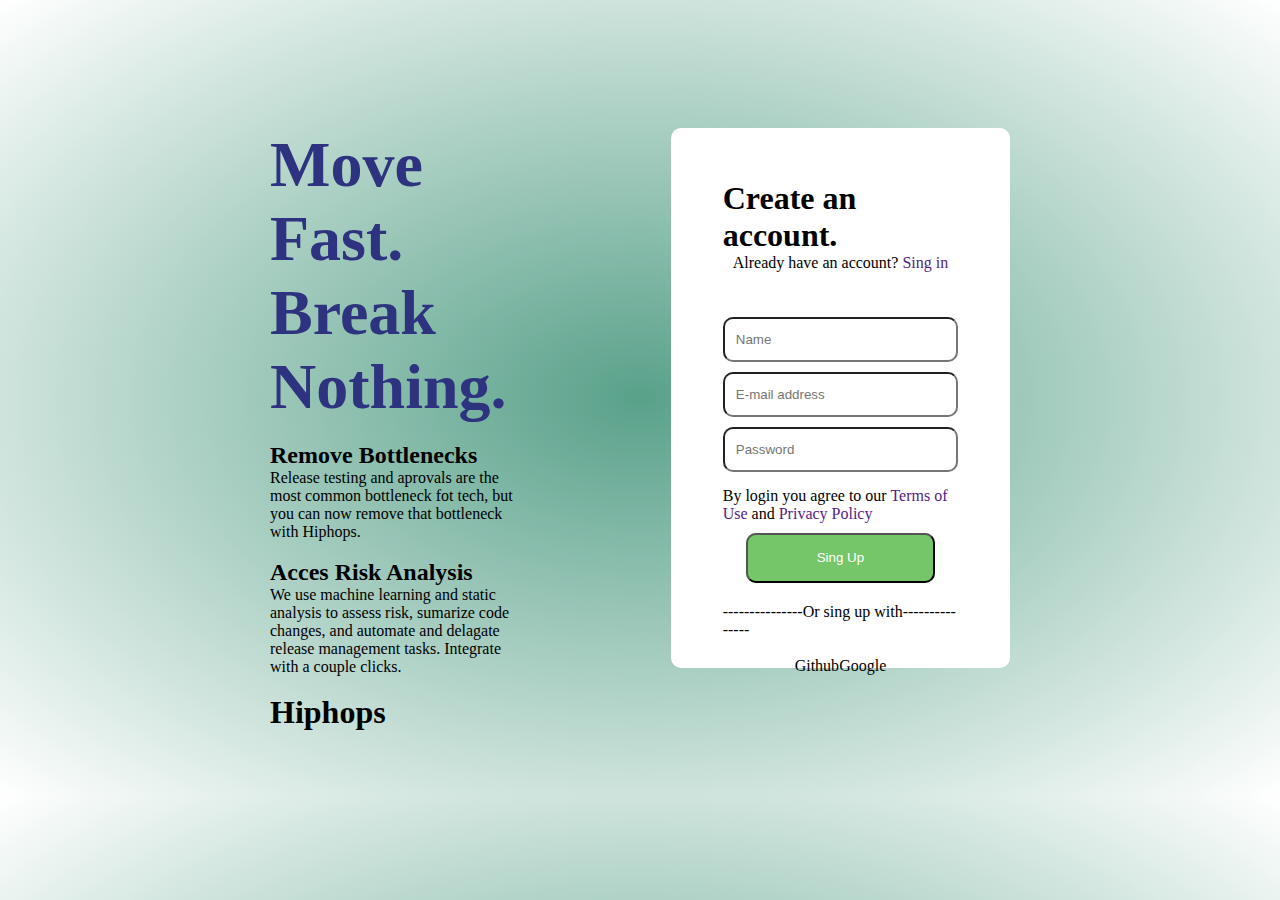
==== login.html @ d5221fb1 "Agregado parte del login, solo faltan imagenes y correccion de algunos colores" ====
<!DOCTYPE html>
<html lang="en">
<head>
    <meta charset="UTF-8">
    <meta name="viewport" content="width=device-width, initial-scale=1.0">
    <title>Login</title>
    <link rel="stylesheet" href="/css/login.css">
</head>
<body>
    <div class="textoIzquierda">
        <div class="moveFast">
            <h1>Move Fast.</h1>
            <h1>Break Nothing.</h1>
        </div>
        <div class="removeBottle">
            <img src="" alt="">
            <h2>Remove Bottlenecks</h2>
            <p>Release testing and aprovals are the most common bottleneck fot tech, but you can now remove that bottleneck with Hiphops.</p>
        </div>
        <div class="accessRisk">
            <img src="" alt="">
            <h2>Acces Risk Analysis</h2>
            <p>We use machine learning and static analysis to assess risk, sumarize code changes, and automate and delagate release management tasks. Integrate with a couple clicks.</p>
        </div>
        <div class="hiphops">
            <img src="" alt="">
            <h1>Hiphops</h1>
        </div>
    </div>

    <div class="login">
        <div class="crearCuenta">
            <h1>Create an account.</h1>
        </div>

        <div class="yaTienes">
            Already have an account? <a href="">Sing in</a>
        </div>

        <div class="formulario">
            <form action="" class="formu">
                <div class="input">
                    <input type="text" id="Nombre" class="entrada" placeholder="   Name">
                </div>
                <div class="input">
                    <input type="text" id="correo" class="entrada" placeholder="   E-mail address">
                </div>
                <div class="input">
                    <input type="password" id="pass" class="entrada" placeholder="   Password">
                </div>

                <div class="terminos">
                    By login you agree to our <a href="">Terms of Use</a> and <a href="">Privacy Policy</a>
                </div>
                
                <div class="botoncito">
                    <input type="button" id="ingresar" value="Sing Up">
                </div>
            </form>
        </div>

        <div class="textoAlternativas">
            <p>---------------Or sing up with---------------</p>
        </div>

        <div class="botonesAlternativas">
            <div class="botonGithub">
                <img src="" alt="">
                <p>Github</p>
            </div>
            <div class="botonGoogle">
                <img src="" alt="">
                <p>Google</p>
            </div>
        </div>
    </div>
</body>
</html>
---- css/login.css ----
*{
    box-sizing: border-box;
    margin: 0;
    padding: 0;
}

body{
    display: flex;
    flex-direction: row;
    margin-top: 10%;
    margin-bottom: 10%;
    margin-left: 30vh;
    margin-right: 30vh;
    background: radial-gradient(#59a18a,white);
    justify-content: space-around;
}

.textoIzquierda{
    display: flex;
    flex-direction: column;
    height: 60vh;
    width: 90vh;
    padding-right: 20%;
}
    .moveFast{
        font-size: xx-large;
        color: #2e337f;
    }

.login{
    display: flex;
    flex-direction: column;
    background-color: white;
    border-radius: 10px;
    padding: 7%;
    height: 60vh;
    width: 80vh;
    align-items: center;
}
    .yaTienes{
        margin-bottom: 40px;
    }
        .yaTienes a{
            text-decoration: #e2c5fe;
        }
    .formu{
        display: flex;
        flex-direction: column;
        align-items: center;
    }

        .botoncito{
            width: 80%;
            height: 50px;
            background: #75c569;
            border-radius: 10px;
            color: white;
        }
        #ingresar{
            width: 100%;
            height: 100%;
            background: #75c569;
            border-radius: 10px;
            color: white;
        }

        .input{
            width: 100%;
            height: 5vh;
            margin: 5px;
        }
        .entrada{
            border-radius: 10px;
            width: 100%;
            height: 5vh;
        }
        .formu a{
            text-decoration: #e2c5fe;
        }

    .terminos{
        margin-top: 10px;
        margin-bottom: 10px;
    }

    .textoAlternativas{
        margin-top: 20px;
    }

    .botonesAlternativas{
        display: flex;
        flex-direction: row;
        justify-content: space-around;
    }
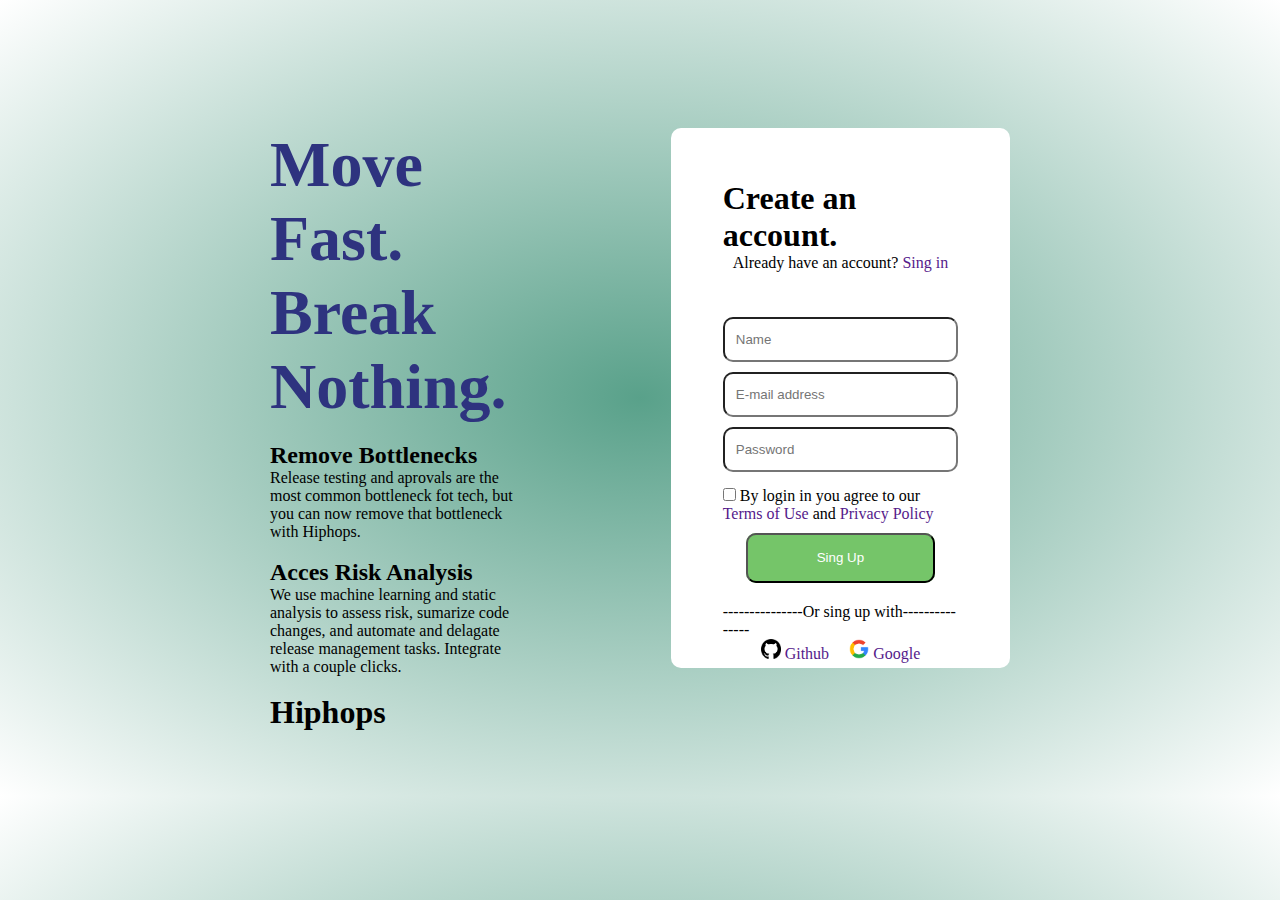
==== commit 27eeb9e0: "Version final de login" ====
--- a/login.html
+++ b/login.html
@@ -50,7 +50,8 @@
                 </div>
 
                 <div class="terminos">
-                    By login you agree to our <a href="">Terms of Use</a> and <a href="">Privacy Policy</a>
+                    <input type="checkbox" name="" id="">
+                    By login in you agree to our <a href="">Terms of Use</a> and <a href="">Privacy Policy</a>
                 </div>
                 
                 <div class="botoncito">
@@ -65,12 +66,12 @@
 
         <div class="botonesAlternativas">
             <div class="botonGithub">
-                <img src="" alt="">
-                <p>Github</p>
+                <img src="/img/git.png" height="20px">
+                <a href="">Github</a>
             </div>
             <div class="botonGoogle">
-                <img src="" alt="">
-                <p>Google</p>
+                <img src="/img/google.png" height="20px">
+                <a href="">Google</a>
             </div>
         </div>
     </div>
--- a/css/login.css
+++ b/css/login.css
@@ -91,4 +91,13 @@
         display: flex;
         flex-direction: row;
         justify-content: space-around;
-    }+    }
+        .botonGithub{
+            margin-right: 10px;
+        }
+        .botonGoogle{
+            margin-left: 10px;
+        }
+        .botonesAlternativas a{
+            text-decoration: none;
+        }